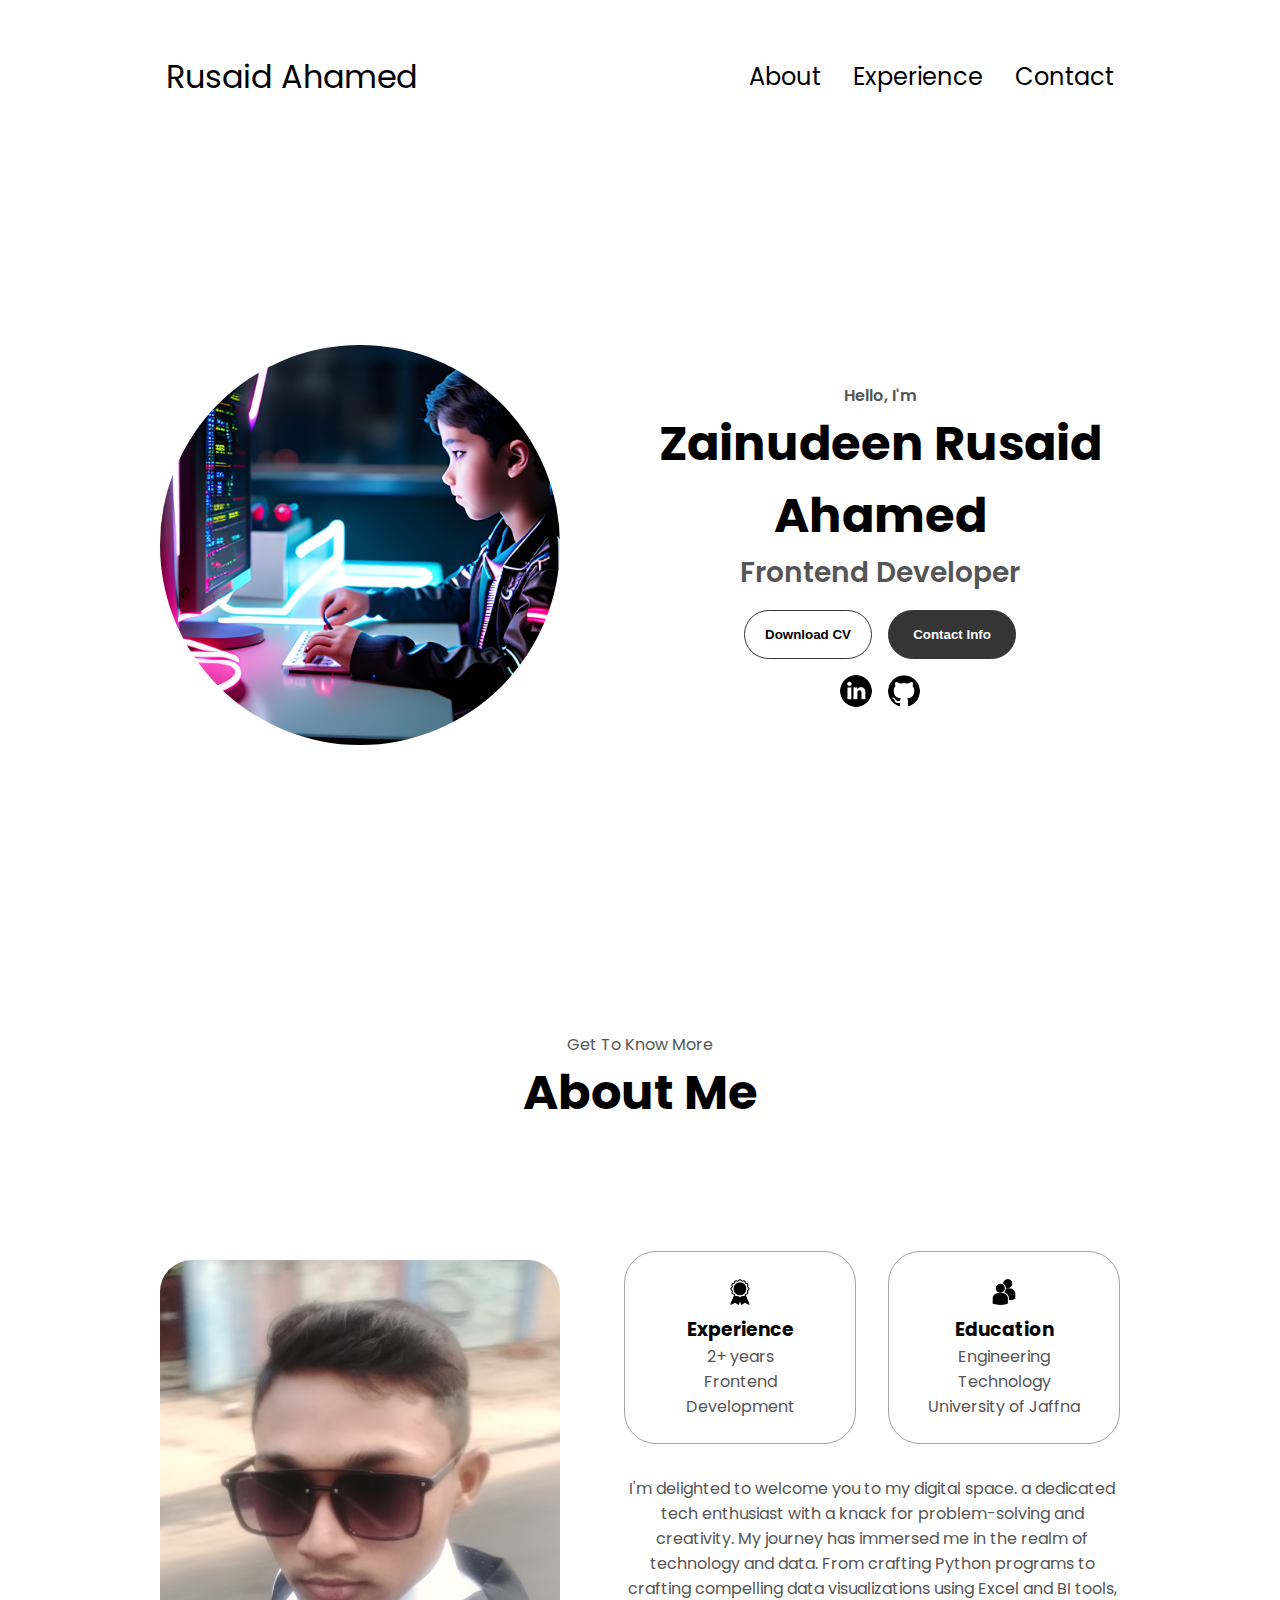
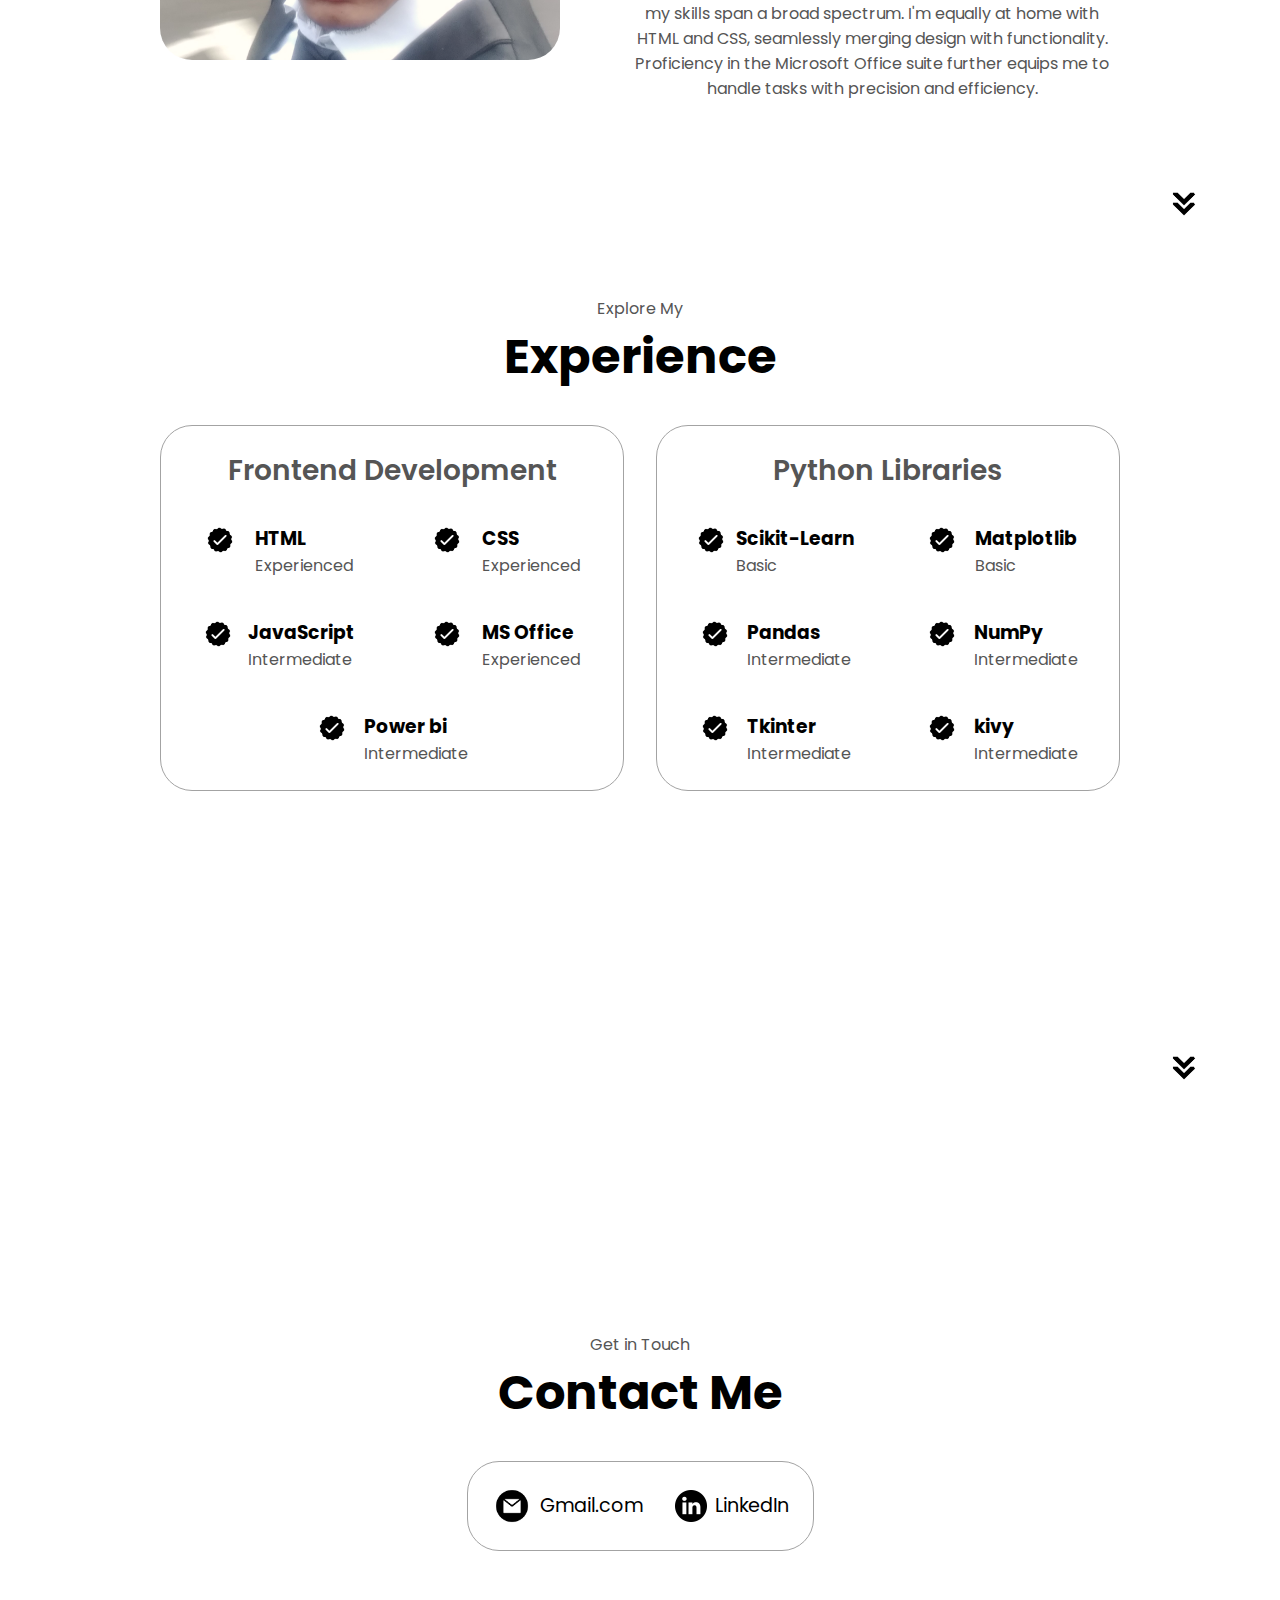
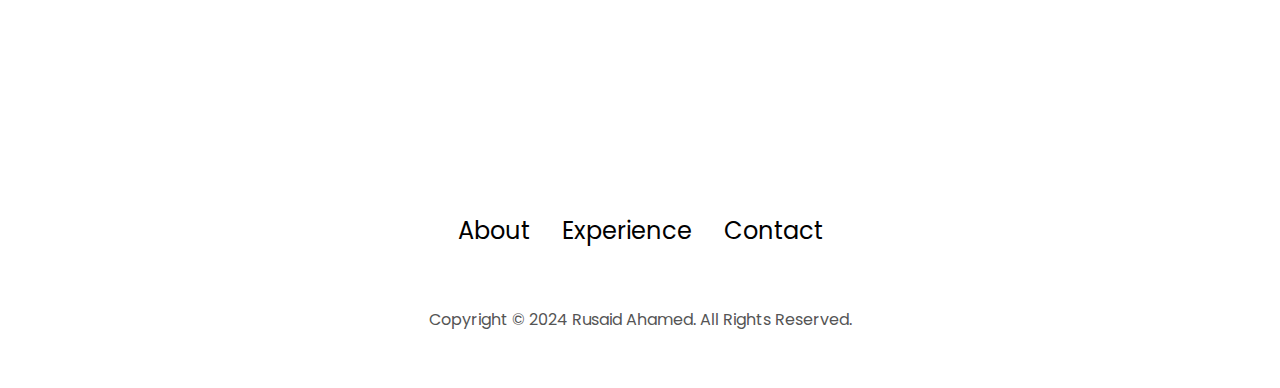
==== index.html @ aef4f785 "Add files via upload" ====
<!DOCTYPE html>
<html lang="en">
  <head>
    <meta charset="UTF-8" />
    <meta http-equiv="X-UA-Compatible" content="IE=edge" />
    <meta name="viewport" content="width=device-width, initial-scale=1.0" />
    <title>My Portfolio</title>
    <link rel="stylesheet" href="style.css" />
    <link rel="stylesheet" href="mediaqueries.css" />
  </head>
  <body>
    <nav id="desktop-nav">
      <div class="logo">Rusaid Ahamed</div>
      <div>
        <ul class="nav-links">
          <li><a href="#about">About</a></li>
          <li><a href="#experience">Experience</a></li>
          <!--<li><a href="#projects">Projects</a></li>-->
          <li><a href="#contact">Contact</a></li>
        </ul>
      </div>
    </nav>
    <nav id="hamburger-nav">
      <div class="logo">Rusaid Ahamed</div>
      <div class="hamburger-menu">
        <div class="hamburger-icon" onclick="toggleMenu()">
          <span></span>
          <span></span>
          <span></span>
        </div>
        <div class="menu-links">
          <li><a href="#about" onclick="toggleMenu()">About</a></li>
          <li><a href="#experience" onclick="toggleMenu()">Experience</a></li>
          <!--<li><a href="#projects" onclick="toggleMenu()">Projects</a></li>-->
          <li><a href="#contact" onclick="toggleMenu()">Contact</a></li>
        </div>
      </div>
    </nav>
    <section id="profile">
      <div class="section__pic-container">
        <!-- profile-pic.png  or  perfil1.png --> 
        <img src="./assets/profile-pic.png" alt="John Doe profile picture" />
      </div>
      <div class="section__text">
        <p class="section__text__p1">Hello, I'm</p>
        <h1 class="title">Zainudeen Rusaid Ahamed</h1>
        <p class="section__text__p2">Frontend Developer</p>
        <div class="btn-container">
          <button
            class="btn btn-color-2"
            onclick="window.open('./assets/resume-example.pdf')"
          >
            Download CV
          </button>
          <button class="btn btn-color-1" onclick="location.href='#contact'">
            Contact Info
          </button>
        </div>
        <div id="socials-container">
          <img
            src="./assets/linkedin.png"
            alt="My LinkedIn profile"
            class="icon"
            onclick="location.href='https://www.linkedin.com/in/ruzait-ahamed-b844ab244'"
          />
          <img
            src="./assets/github.png"
            alt="My Github profile"
            class="icon"
            onclick="location.href='https://github.com/NexTechGen/'"
          />
        </div>
      </div>
    </section>
    <section id="about">
      <p class="section__text__p1">Get To Know More</p>
      <h1 class="title">About Me</h1>
      <div class="section-container">
        <div class="section__pic-container">
          <img
            src="./assets/perfil1.png"
            alt="Profile picture"
            class="about-pic"
          />
        </div>
        <div class="about-details-container">
          <div class="about-containers">
            <div class="details-container">
              <img
                src="./assets/experience.png"
                alt="Experience icon"
                class="icon"
              />
              <h3>Experience</h3>
              <p>2+ years <br />Frontend Development</p>
            </div>
            <div class="details-container">
              <img
                src="./assets/education.png"
                alt="Education icon"
                class="icon"
              />
              <h3>Education</h3>
              <p>Engineering Technology<br/>  University of Jaffna </p>
            </div>
          </div>
          <div class="text-container">
            <p>
              I'm delighted to welcome you to my digital space.  a dedicated tech enthusiast with a knack for problem-solving and creativity. My journey has immersed me in the realm of technology and data. From crafting Python programs to crafting compelling data visualizations using Excel and BI tools, my skills span a broad spectrum. I'm equally at home with HTML and CSS, seamlessly merging design with functionality. Proficiency in the Microsoft Office suite further equips me to handle tasks with precision and efficiency.
            </p>
          </div>
        </div>
      </div>
      <img
        src="./assets/arrow.png"
        alt="Arrow icon"
        class="icon arrow"
        onclick="location.href='#experience'"
      />
    </section>
    <section id="experience">
      <p class="section__text__p1">Explore My</p>
      <h1 class="title">Experience</h1>
      <div class="experience-details-container">
        <div class="about-containers">
          <div class="details-container">
            <h2 class="experience-sub-title">Frontend Development</h2>
            <div class="article-container">
              <article>
                <img
                  src="./assets/checkmark.png"
                  alt="Experience icon"
                  class="icon"
                />
                <div>
                  <h3>HTML</h3>
                  <p>Experienced</p>
                </div>
              </article>
              <article>
                <img
                  src="./assets/checkmark.png"
                  alt="Experience icon"
                  class="icon"
                />
                <div>
                  <h3>CSS</h3>
                  <p>Experienced</p>
                </div>
              </article>
              <article>
                <img
                  src="./assets/checkmark.png"
                  alt="Experience icon"
                  class="icon"
                />
                <div>
                  <h3>JavaScript</h3>
                  <p>Intermediate</p>
                </div>
              </article>
              <article>
                <img
                  src="./assets/checkmark.png"
                  alt="Experience icon"
                  class="icon"
                />
                <div>
                  <h3>MS Office</h3>
                  <p>Experienced</p>
                </div>
              </article><article>
                <img
                  src="./assets/checkmark.png"
                  alt="Experience icon"
                  class="icon"
                />
                <div>
                  <h3>Power bi</h3>
                  <p>Intermediate</p>
                </div>
              </article>

            </div>
          </div>
          <div class="details-container">
            <h2 class="experience-sub-title">Python Libraries</h2>
            <div class="article-container">
              <article>
                <img
                  src="./assets/checkmark.png"
                  alt="Experience icon"
                  class="icon"
                />
                <div>
                  <h3> Scikit-Learn</h3>
                  <p>Basic</p>
                </div>
              </article>
              <article>
                <img
                  src="./assets/checkmark.png"
                  alt="Experience icon"
                  class="icon"
                />
                <div>
                  <h3>Matplotlib</h3>
                  <p>Basic</p>
                </div>
              </article>
              <article>
                <img
                  src="./assets/checkmark.png"
                  alt="Experience icon"
                  class="icon"
                />
                <div>
                  <h3>Pandas</h3>
                  <p>Intermediate</p>
                </div>
              </article>
              <article>
                <img
                  src="./assets/checkmark.png"
                  alt="Experience icon"
                  class="icon"
                />
                <div>
                  <h3>NumPy</h3>
                  <p>Intermediate</p>
                </div>
              </article>
              <article>
                <img
                  src="./assets/checkmark.png"
                  alt="Experience icon"
                  class="icon"
                />
                <div>
                  <h3>Tkinter</h3>
                  <p>Intermediate</p>
                </div>
              </article>
              <article>
                <img
                  src="./assets/checkmark.png"
                  alt="Experience icon"
                  class="icon"
                />
                <div>
                  <h3>kivy</h3>
                  <p>Intermediate</p>
                </div>
              </article>
              </article>
            </div>
          </div>
        </div>
      </div>
      <img
        src="./assets/arrow.png"
        alt="Arrow icon"
        class="icon arrow"
        onclick="location.href='#projects'"
      />
    </section>
    <!--<section id="projects">
      <p class="section__text__p1">Browse My Recent</p>
      <h1 class="title">Projects</h1>
      <div class="experience-details-container">
        <div class="about-containers">
          <div class="details-container color-container">
            <div class="article-container">
              <img
                src="./Pro_imgs/01_Drum_Kit.png"
                alt="Project 1"
                class="project-img"
              />
            </div>
            <h2 class="experience-sub-title project-title">Drum Kit</h2>
            <div class="btn-container">
              <button
                class="btn btn-color-2 project-btn"
                onclick="location.href='#contact'"
              >
                Github
              </button>
              <button
                class="btn btn-color-2 project-btn"
                onclick="location.href='https://nextechgen.github.io/01%20-%20Drum_Kit/'"
              >
                Live Demo
              </button>
            </div>
          </div>
          <div class="details-container color-container">
            <div class="article-container">
              <img
                src="./Pro_imgs/11_Color_Picker.png"
                alt="Project 2"
                class="project-img"
              />
            </div>
            <h2 class="experience-sub-title project-title">Color Picker</h2>
            <div class="btn-container">
              <button
                class="btn btn-color-2 project-btn"
                onclick="location.href='#contact'"
              >
                Github
              </button>
              <button
                class="btn btn-color-2 project-btn"
                onclick="location.href='https://nextechgen.github.io/11%20-%20Color%20Picker/'"
              >
                Live Demo
              </button>
            </div>
          </div>
          <div class="details-container color-container">
            <div class="article-container">
              <img
                src="./Pro_imgs/30_Tic_Tac_Toe.png"
                alt="Project 3"
                class="project-img"
              />
            </div>
            <h2 class="experience-sub-title project-title">Tic Tac Toe</h2>
            <div class="btn-container">
              <button
                class="btn btn-color-2 project-btn"
                onclick="location.href='#contact'"
              >
                Github
              </button>
              <button
                class="btn btn-color-2 project-btn"
                onclick="location.href='https://nextechgen.github.io/30%20-%20Tic%20Tac%20Toe/'"
              >
                Live Demo
              </button>
            </div>
          </div>
        </div>
      </div>
      <img
        src="./assets/arrow.png"
        alt="Arrow icon"
        class="icon arrow"
        onclick="location.href='#contact'"
      />
    </section>-->
    <section id="contact">
      <p class="section__text__p1">Get in Touch</p>
      <h1 class="title">Contact Me</h1>
      <div class="contact-info-upper-container">
        <div class="contact-info-container">
          <img
            src="./assets/email.png"
            alt="Email icon"
            class="icon contact-icon email-icon"
          />
          <p><a href="mailto:ruzaitahamedzainudeen@gmail.com">Gmail.com</a></p>
        </div>
        <div class="contact-info-container">
          <img
            src="./assets/linkedin.png"
            alt="LinkedIn icon"
            class="icon contact-icon"
          />
          <p><a href="https://www.linkedin.com/in/ruzait-ahamed-b844ab244">LinkedIn</a></p>
        </div>
      </div>
    </section>
    <footer>
      <nav>
        <div class="nav-links-container">
          <ul class="nav-links">
            <li><a href="#about">About</a></li>
            <li><a href="#experience">Experience</a></li>
            <!--<li><a href="#projects">Projects</a></li>-->
            <li><a href="#contact">Contact</a></li>
          </ul>
        </div>
      </nav>
      <p>Copyright &#169; 2024 Rusaid Ahamed. All Rights Reserved.</p>
    </footer>
    <script src="script.js"></script>
  </body>
</html>
---- style.css ----
/* GENERAL */

@import url("https://fonts.googleapis.com/css2?family=Poppins:wght@300;400;500;600&display=swap");

* {
  margin: 0;
  padding: 0;
}

body {
  font-family: "Poppins", sans-serif;
}

html {
  scroll-behavior: smooth;
}

p {
  color: rgb(85, 85, 85);
}

/* TRANSITION */

a,
.btn {
  transition: all 300ms ease;
}

/* DESKTOP NAV */

nav,
.nav-links {
  display: flex;
}

nav {
  justify-content: space-around;
  align-items: center;
  height: 17vh;
}

.nav-links {
  gap: 2rem;
  list-style: none;
  font-size: 1.5rem;
}

a {
  color: black;
  text-decoration: none;
  text-decoration-color: white;
}

a:hover {
  color: grey;
  text-decoration: underline;
  text-underline-offset: 1rem;
  text-decoration-color: rgb(181, 181, 181);
}

.logo {
  font-size: 2rem;
}

.logo:hover {
  cursor: default;
}

/* HAMBURGER MENU */

#hamburger-nav {
  display: none;
}

.hamburger-menu {
  position: relative;
  display: inline-block;
}

.hamburger-icon {
  display: flex;
  flex-direction: column;
  justify-content: space-between;
  height: 24px;
  width: 30px;
  cursor: pointer;
}

.hamburger-icon span {
  width: 100%;
  height: 2px;
  background-color: black;
  transition: all 0.3 ease-in-out;
}

.menu-links {
  position: absolute;
  top: 100%;
  right: 0;
  background-color: white;
  width: fit-content;
  max-height: 0;
  overflow: hidden;
  transition: all 0.3 ease-in-out;
}

.menu-links a {
  display: block;
  padding: 10px;
  text-align: center;
  font-size: 1.5rem;
  color: black;
  text-decoration: none;
  transition: all 0.3 ease-in-out;
}

.text-container{
  text-align: center;
}

.menu-links li {
  list-style: none;
}

.menu-links.open {
  max-height: 300px;
}

.hamburger-icon.open span:first-child {
  transform: rotate(45deg) translate(10px, 5px);
}

.hamburger-icon.open span:nth-child(2) {
  opacity: 0;
}

.hamburger-icon.open span:last-child {
  transform: rotate(-45deg) translate(10px, -5px);
}

.hamburger-icon span:first-child {
  transform: none;
}

.hamburger-icon span:first-child {
  opacity: 1;
}

.hamburger-icon span:first-child {
  transform: none;
}

/* SECTIONS */

section {
  padding-top: 4vh;
  height: 96vh;
  margin: 0 10rem;
  box-sizing: border-box;
  min-height: fit-content;
}

.section-container {
  display: flex;
}

/* PROFILE SECTION */

#profile {
  display: flex;
  justify-content: center;
  gap: 5rem;
  height: 80vh;
}

#profile img{
  border-radius: 300px;
}

.section__pic-container {
  display: flex;
  height: 400px;
  width: 400px;
  margin: auto 0;
}

.section__text {
  align-self: center;
  text-align: center;
}

.section__text p {
  font-weight: 600;
}

.section__text__p1 {
  text-align: center;
}

.section__text__p2 {
  font-size: 1.75rem;
  margin-bottom: 1rem;
}

.title {
  font-size: 3rem;
  text-align: center;
}

#socials-container {
  display: flex;
  justify-content: center;
  margin-top: 1rem;
  gap: 1rem;
}

/* ICONS */

.icon {
  cursor: pointer;
  height: 2rem;
}

/* BUTTONS */

.btn-container {
  display: flex;
  justify-content: center;
  gap: 1rem;
}

.btn {
  font-weight: 600;
  transition: all 300ms ease;
  padding: 1rem;
  width: 8rem;
  border-radius: 2rem;
}

.btn-color-1,
.btn-color-2 {
  border: rgb(53, 53, 53) 0.1rem solid;
}

.btn-color-1:hover,
.btn-color-2:hover {
  cursor: pointer;
}

.btn-color-1,
.btn-color-2:hover {
  background: rgb(53, 53, 53);
  color: white;
}

.btn-color-1:hover {
  background: rgb(0, 0, 0);
}

.btn-color-2 {
  background: none;
}

.btn-color-2:hover {
  border: rgb(255, 255, 255) 0.1rem solid;
}

.btn-container {
  gap: 1rem;
}

/* ABOUT SECTION */

#about {
  position: relative;
}

.about-containers {
  gap: 2rem;
  margin-bottom: 2rem;
  margin-top: 2rem;
}

.about-details-container {
  justify-content: center;
  flex-direction: column;
}

.about-containers,
.about-details-container {
  display: flex;
}

.about-pic {
  border-radius: 2rem;
}

.arrow {
  position: absolute;
  right: -5rem;
  bottom: 2.5rem;
}

.details-container {
  padding: 1.5rem;
  flex: 1;
  background: white;
  border-radius: 2rem;
  border: rgb(53, 53, 53) 0.1rem solid;
  border-color: rgb(163, 163, 163);
  text-align: center;
}

.section-container {
  gap: 4rem;
  height: 80%;
}

.section__pic-container {
  height: 400px;
  width: 400px;
  margin: auto 0;
}

/* EXPERIENCE SECTION */

#experience {
  position: relative;
}

.experience-sub-title {
  color: rgb(85, 85, 85);
  font-weight: 600;
  font-size: 1.75rem;
  margin-bottom: 2rem;
}

.experience-details-container {
  display: flex;
  justify-content: center;
  flex-direction: column;
}

.article-container {
  display: flex;
  text-align: initial;
  flex-wrap: wrap;
  flex-direction: row;
  gap: 2.5rem;
  justify-content: space-around;
}

#projects .article-container img{
  height: 300px;
  object-fit: cover;
}

article {
  display: flex;
  width: 10rem;
  justify-content: space-around;
  gap: 0.5rem;
}

article .icon {
  cursor: default;
}

/* PROJECTS SECTION */

#projects {
  position: relative;
}

.color-container {
  border-color: rgb(163, 163, 163);
  background: rgb(250, 250, 250);
}

.project-img {
  border-radius: 2rem;
  width: 90%;
  height: 90%;
}

.project-title {
  margin: 1rem;
  color: black;
}

.project-btn {
  color: black;
  border-color: rgb(163, 163, 163);
}

/* CONTACT */

#contact {
  display: flex;
  justify-content: center;
  flex-direction: column;
  height: 70vh;
}

.contact-info-upper-container {
  display: flex;
  justify-content: center;
  border-radius: 2rem;
  border: rgb(53, 53, 53) 0.1rem solid;
  border-color: rgb(163, 163, 163);
  background: (250, 250, 250);
  margin: 2rem auto;
  padding: 0.5rem;
}

.contact-info-container {
  display: flex;
  align-items: center;
  justify-content: center;
  gap: 0.5rem;
  margin: 1rem;
}

.contact-info-container p {
  font-size: larger;
}

.contact-icon {
  cursor: default;
}

.email-icon {
  height: 2.5rem;
}

/* FOOTER SECTION */

footer {
  height: 26vh;
  margin: 0 1rem;
}

footer p {
  text-align: center;
}
---- mediaqueries.css ----
@media screen and (max-width: 1400px) {
  #profile {
    height: 83vh;
    margin-bottom: 6rem;
  }
  .about-containers {
    flex-wrap: wrap;
  }
}

@media screen and (max-width: 1200px) {
  #desktop-nav {
    display: none;
  }
  #hamburger-nav {
    display: flex;
  }
  #experience,
  .experience-details-container {
    margin-top: 2rem;
  }
  #profile,
  .section-container {
    display: block;
  }
  .arrow {
    display: none;
  }
  section,
  .section-container {
    height: fit-content;
  }
  section {
    margin: 0 5%;
  }
  .section__pic-container {
    width: 275px;
    height: 275px;
    margin: 0 auto 2rem;
  }
  .about-containers {
    margin-top: 0;
  }
}

@media screen and (max-width: 600px) {
  #contact,
  footer {
    height: 40vh;
  }
  #profile {
    height: 83vh;
    margin-bottom: 0;
  }
  article {
    font-size: 1rem;
  }
  footer nav {
    height: fit-content;
    margin-bottom: 2rem;
  }
  .about-containers,
  .contact-info-upper-container,
  .btn-container {
    flex-wrap: wrap;
  }
  .contact-info-container {
    margin: 0;
  }
  .contact-info-container p,
  .nav-links li a {
    font-size: 1rem;
  }
  .experience-sub-title {
    font-size: 1.25rem;
  }
  .logo {
    font-size: 1.5rem;
  }
  .nav-links {
    flex-direction: column;
    gap: 0.5rem;
    text-align: center;
  }
  .section__pic-container {
    width: auto;
    height: 46vw;
    justify-content: center;
  }
  .section__text__p2 {
    font-size: 1.25rem;
  }
  .title {
    font-size: 2rem;
  }
  .text-container {
    text-align: justify;
  }
}
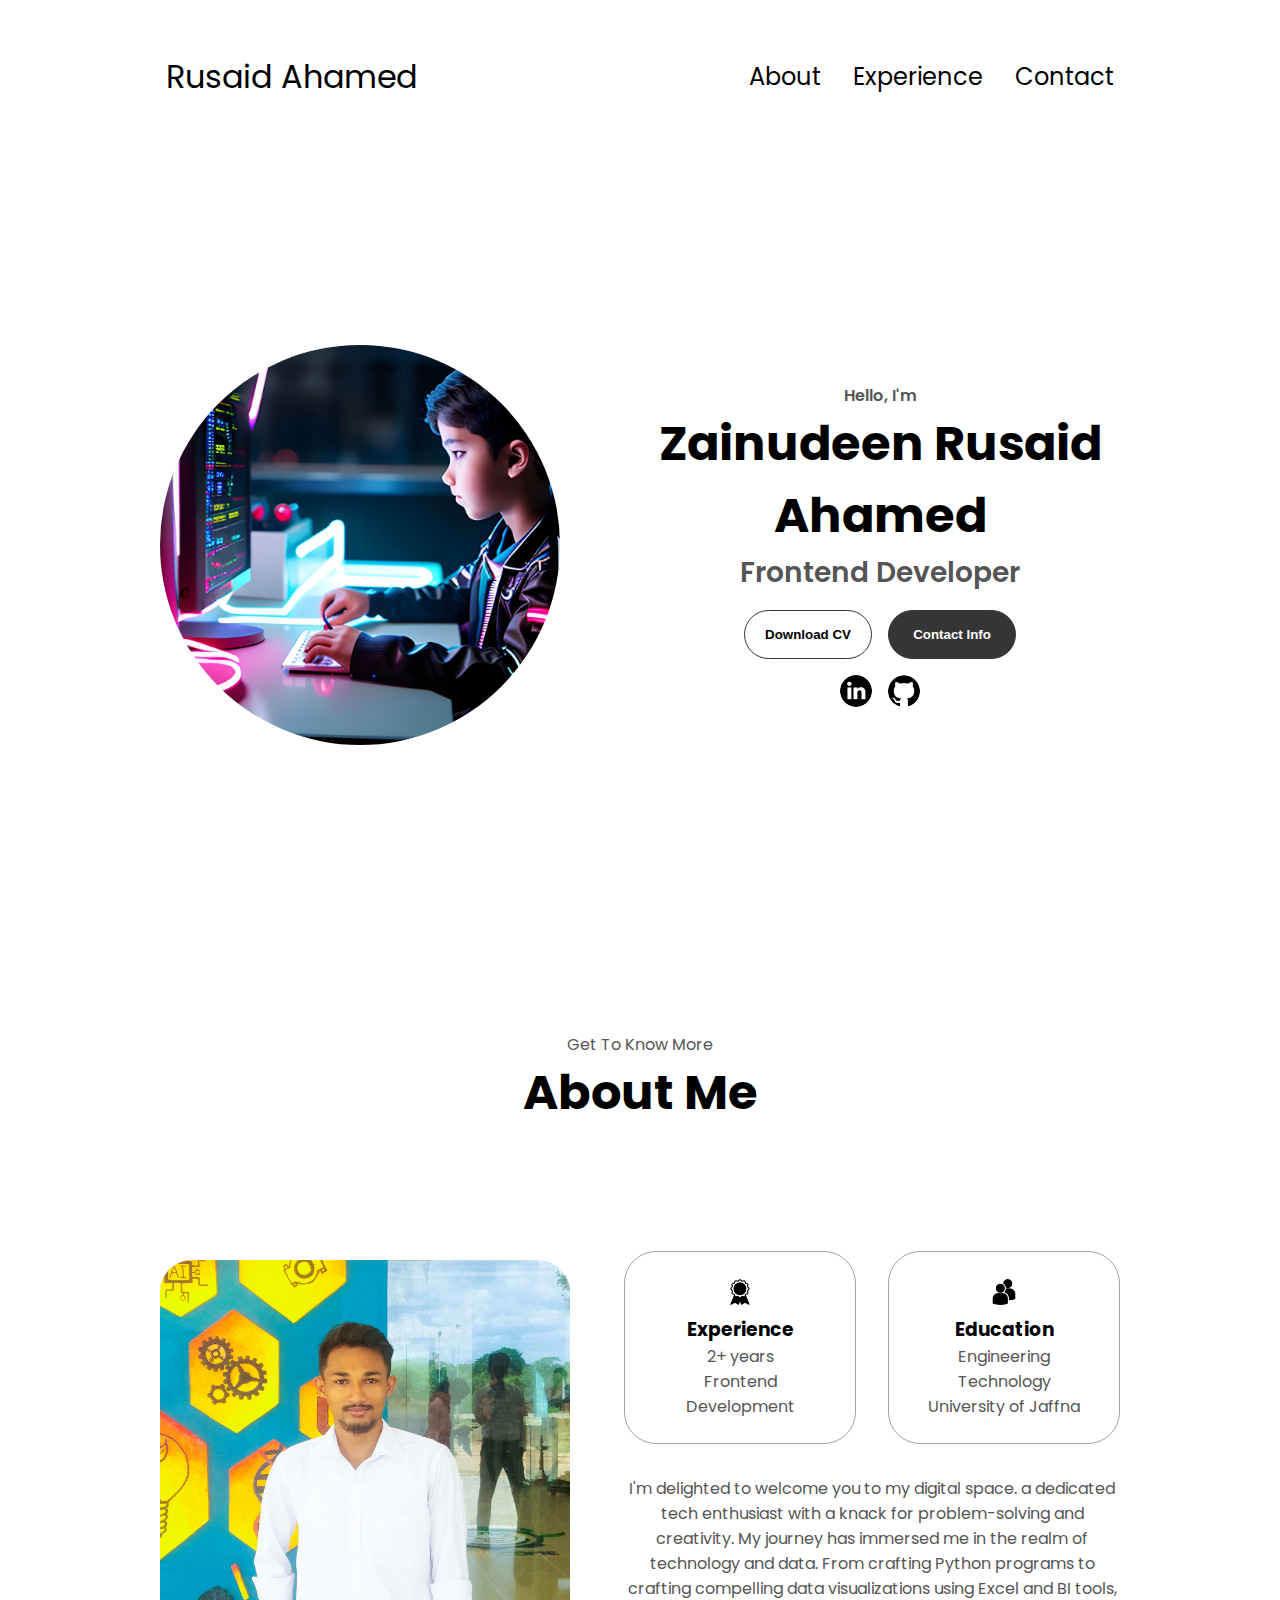
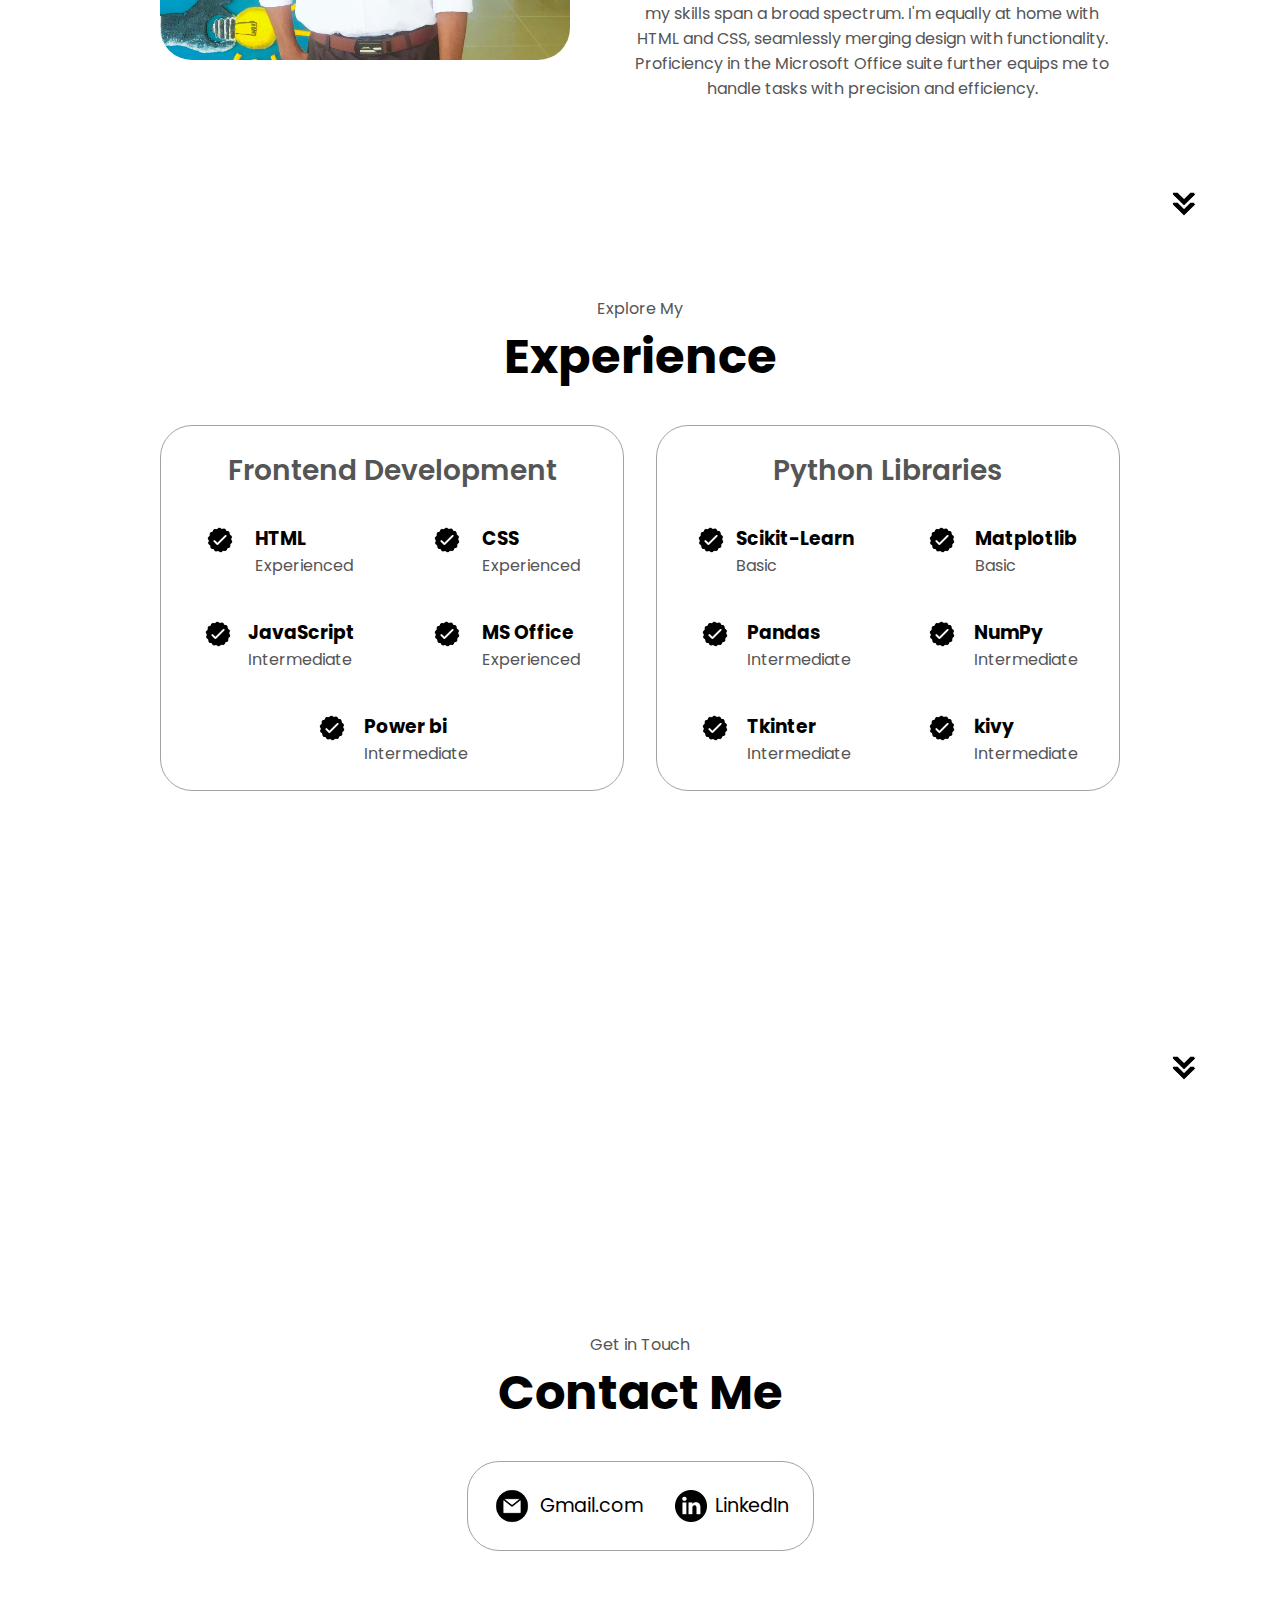
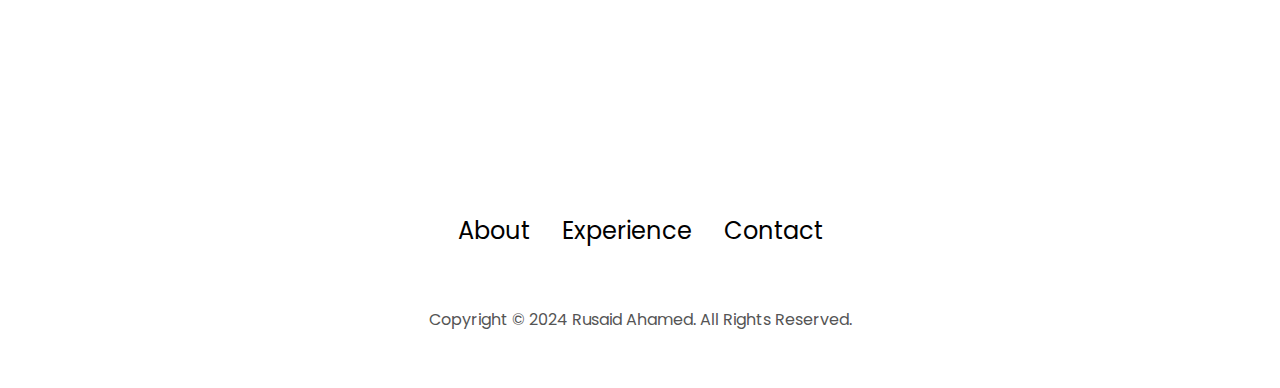
==== commit 72064d11: "img" ====
--- a/index.html
+++ b/index.html
@@ -78,7 +78,7 @@
       <div class="section-container">
         <div class="section__pic-container">
           <img
-            src="./assets/perfil1.png"
+            src="./assets/newpro.jpg"
             alt="Profile picture"
             class="about-pic"
           />
